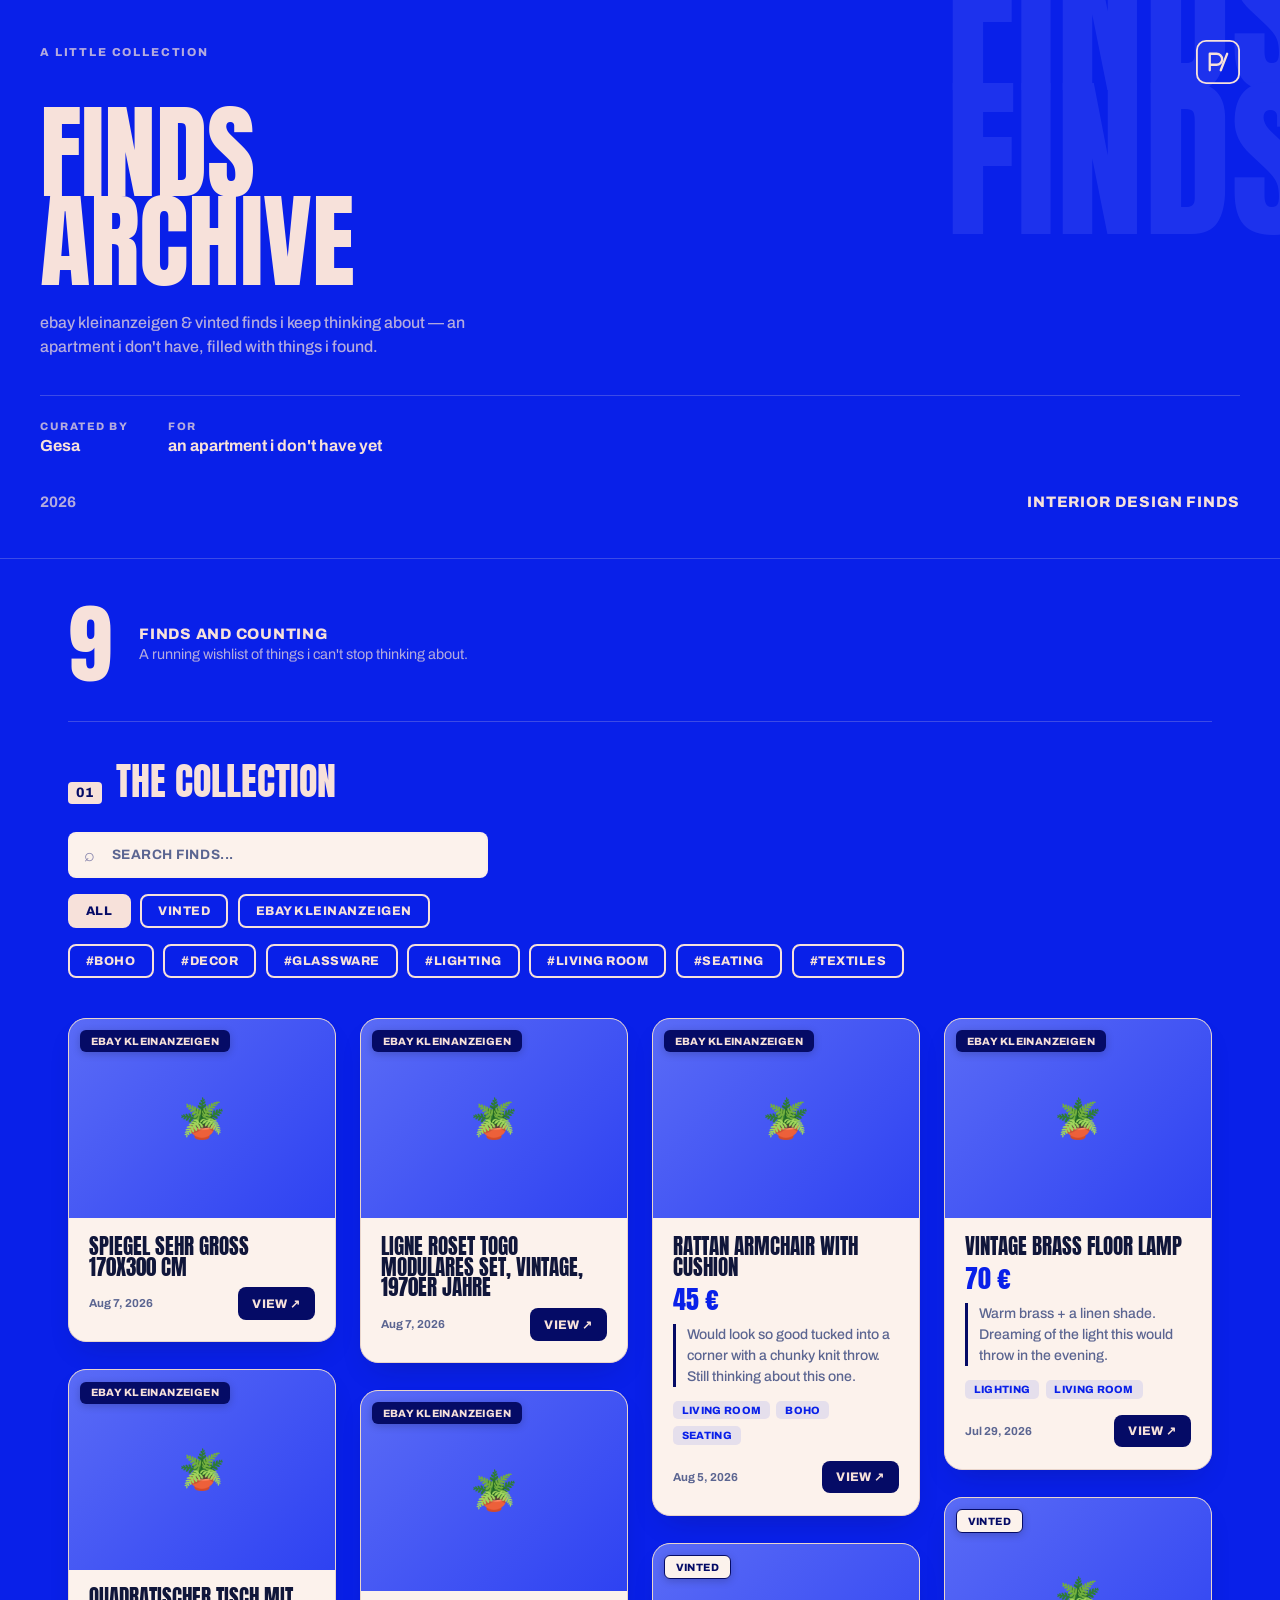
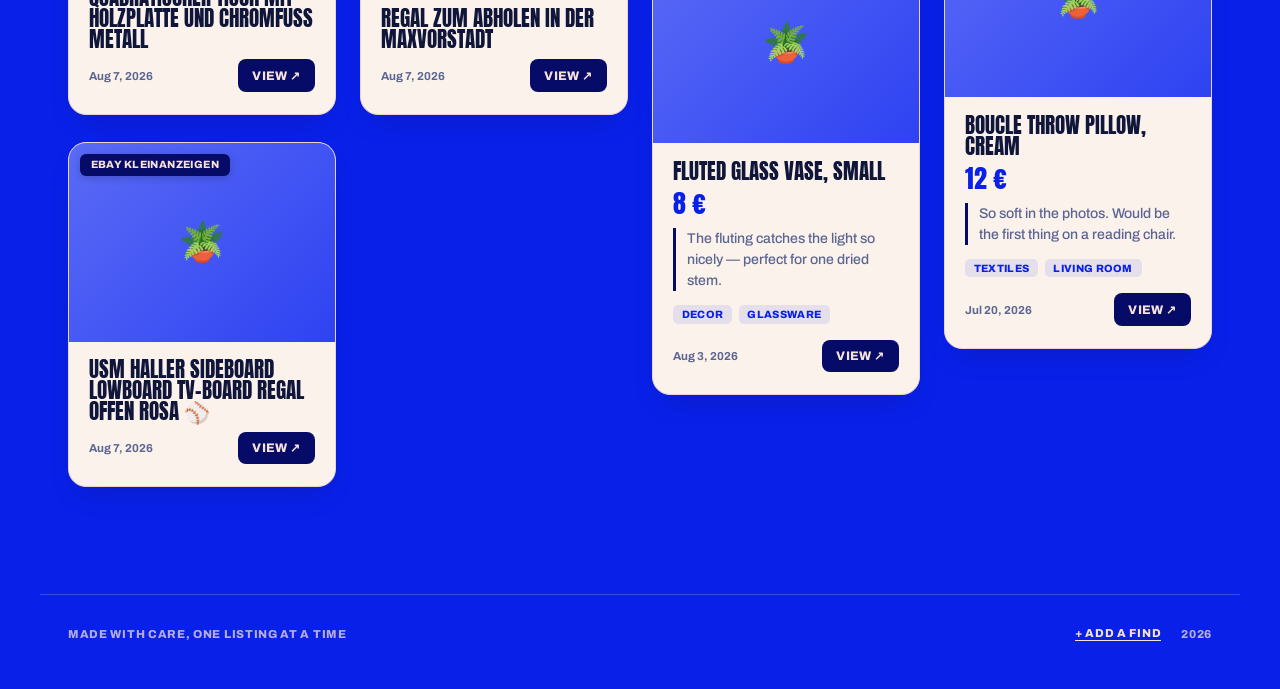
==== index.html @ b4453c84 "Add files via upload" ====
<!DOCTYPE html>
<html lang="en">
<head>
<meta charset="UTF-8" />
<meta name="viewport" content="width=device-width, initial-scale=1.0" />
<title>Finds Archive</title>
<link rel="icon" href="data:image/svg+xml,<svg xmlns=%22http://www.w3.org/2000/svg%22 viewBox=%220 0 100 100%22><text y=%22.9em%22 font-size=%2290%22>🪴</text></svg>" />
<link rel="preconnect" href="https://fonts.googleapis.com">
<link rel="preconnect" href="https://fonts.gstatic.com" crossorigin>
<link href="https://fonts.googleapis.com/css2?family=Anton&family=Archivo:ital,wght@0,400;0,600;0,700;0,800;1,500&display=swap" rel="stylesheet">
<link rel="stylesheet" href="style.css" />
</head>
<body>

  <header class="site-header">
    <div class="ghost-text" id="ghost-text" aria-hidden="true"></div>

    <div class="header-top">
      <p class="eyebrow" id="eyebrow">A LITTLE COLLECTION</p>
      <div class="logo-mark" aria-hidden="true">
        <svg viewBox="0 0 48 48" fill="none" xmlns="http://www.w3.org/2000/svg">
          <rect x="1" y="1" width="46" height="46" rx="10" stroke="currentColor" stroke-width="2"/>
          <path d="M15 33V15h7.5a6 6 0 0 1 0 12H15" stroke="currentColor" stroke-width="2.5" stroke-linecap="round" stroke-linejoin="round"/>
          <path d="M27 33 34 15" stroke="currentColor" stroke-width="2.5" stroke-linecap="round" stroke-linejoin="round"/>
        </svg>
      </div>
    </div>

    <div class="header-inner">
      <h1 id="site-title" class="site-title"><!-- filled by app.js --></h1>
      <p class="tagline" id="site-tagline">links to the things i keep finding on ebay kleinanzeigen &amp; vinted</p>

      <div class="meta-row">
        <div class="meta-col">
          <span class="meta-label">Curated by</span>
          <span class="meta-value" id="curated-by">Gesa</span>
        </div>
        <div class="meta-col">
          <span class="meta-label">For</span>
          <span class="meta-value" id="curated-for">an apartment i don't have yet</span>
        </div>
      </div>
    </div>

    <div class="header-bottom">
      <span class="header-year" id="year"></span>
      <span class="header-tag" id="header-category">INTERIOR DESIGN FINDS</span>
    </div>
  </header>

  <main>
    <section class="stat-band">
      <div class="stat-number" id="stat-number">0</div>
      <div class="stat-copy">
        <p class="stat-label">Finds and counting</p>
        <p class="stat-note">A running wishlist of things i can't stop thinking about.</p>
      </div>
    </section>

    <div class="section-label">
      <span class="section-index">01</span>
      <h2>The Collection</h2>
    </div>

    <div class="controls">
      <div class="search-wrap">
        <span class="search-icon">⌕</span>
        <input type="text" id="search" placeholder="SEARCH FINDS..." autocomplete="off" />
      </div>

      <div class="pills" id="source-pills">
        <!-- filled by app.js -->
      </div>

      <div class="chips" id="tag-chips">
        <!-- filled by app.js -->
      </div>
    </div>

    <section id="grid" class="grid">
      <!-- cards injected here -->
    </section>

    <div id="empty-state" class="empty-state" hidden>
      <p class="empty-emoji">🪴</p>
      <p>No finds match yet — try clearing your filters,</p>
      <p>or add your first find in <code>data.js</code>.</p>
    </div>
  </main>

  <footer class="site-footer">
    <span>MADE WITH CARE, ONE LISTING AT A TIME</span>
    <span class="footer-right">
      <a href="add.html">+ ADD A FIND</a>
      <span id="footer-year"></span>
    </span>
  </footer>

  <script src="data.js"></script>
  <script src="app.js"></script>
</body>
</html>
---- style.css ----
/* ---------- tokens ---------- */
:root {
  --blue-deepest: #050B66;
  --blue: #0920E9;
  --blue-mid: #2E42F2;
  --blue-light: #5A6BF6;
  --blue-line: rgba(247, 225, 218, 0.22);

  --cream: #F7E1DA;
  --cream-card: #FCF2EC;
  --cream-dim: rgba(247, 225, 218, 0.72);

  --ink: #10163A;
  --ink-soft: #5B6591;
  --line-card: #E9D5CB;

  --white: #FFFFFF;

  --shadow: 0 18px 40px -16px rgba(5, 9, 30, 0.55);
  --shadow-card: 0 14px 30px -14px rgba(16, 22, 58, 0.28);

  --radius-lg: 18px;
  --radius-md: 12px;
  --radius-sm: 8px;

  --font-display: "Anton", sans-serif;
  --font-body: "Archivo", sans-serif;
}

* { box-sizing: border-box; }

html, body {
  margin: 0;
  padding: 0;
  background: var(--blue);
  color: var(--cream);
  font-family: var(--font-body);
  scroll-behavior: smooth;
}

/* ---------- header ---------- */
.site-header {
  position: relative;
  overflow: hidden;
  padding: 2.5rem 1.75rem 3rem;
  background: var(--blue);
  border-bottom: 1px solid var(--blue-line);
}

.ghost-text {
  position: absolute;
  top: -3.5rem;
  right: -2rem;
  z-index: 0;
  font-family: var(--font-display);
  font-size: clamp(4rem, 16vw, 11rem);
  line-height: 0.82;
  color: var(--blue-mid);
  opacity: 0.55;
  text-transform: uppercase;
  text-align: right;
  pointer-events: none;
  user-select: none;
  white-space: nowrap;
}

.ghost-text .title-line {
  display: block;
}

.header-top {
  position: relative;
  z-index: 2;
  display: flex;
  align-items: flex-start;
  justify-content: space-between;
  max-width: 1200px;
  margin: 0 auto 1.5rem;
}

.eyebrow {
  font-family: var(--font-body);
  font-weight: 800;
  letter-spacing: 0.16em;
  text-transform: uppercase;
  font-size: 0.72rem;
  color: var(--cream-dim);
  margin: 0.4rem 0 0;
}

.logo-mark {
  width: 44px;
  height: 44px;
  color: var(--cream);
  flex-shrink: 0;
}
.logo-mark svg { width: 100%; height: 100%; }

.header-inner {
  position: relative;
  z-index: 2;
  max-width: 1200px;
  margin: 0 auto;
}

.site-title {
  font-family: var(--font-display);
  font-weight: 400;
  text-transform: uppercase;
  color: var(--cream);
  margin: 0;
  line-height: 0.86;
  letter-spacing: -0.01em;
}

.site-title .title-line {
  display: block;
  font-size: clamp(3.2rem, 9vw, 6.5rem);
}

.tagline {
  font-size: 1rem;
  font-weight: 500;
  color: var(--cream-dim);
  max-width: 480px;
  margin: 1.5rem 0 0;
  line-height: 1.5;
}

.meta-row {
  display: flex;
  flex-wrap: wrap;
  gap: 2.5rem;
  margin-top: 2.25rem;
  padding-top: 1.5rem;
  border-top: 1px solid var(--blue-line);
}

.meta-col {
  display: flex;
  flex-direction: column;
  gap: 0.3rem;
}

.meta-label {
  font-family: var(--font-body);
  font-weight: 800;
  font-size: 0.68rem;
  letter-spacing: 0.14em;
  text-transform: uppercase;
  color: var(--cream-dim);
}

.meta-value {
  font-family: var(--font-body);
  font-weight: 700;
  font-size: 1rem;
  color: var(--cream);
}

.header-bottom {
  position: relative;
  z-index: 2;
  max-width: 1200px;
  margin: 2.5rem auto 0;
  display: flex;
  align-items: center;
  justify-content: space-between;
}

.header-year {
  font-weight: 700;
  font-size: 0.95rem;
  color: var(--cream-dim);
}

.header-tag {
  font-weight: 800;
  font-size: 0.95rem;
  letter-spacing: 0.06em;
  text-transform: uppercase;
  color: var(--cream);
}

/* ---------- main ---------- */
main {
  max-width: 1200px;
  margin: 0 auto;
  padding: 3rem 1.75rem 5rem;
}

/* ---------- stat band ---------- */
.stat-band {
  display: flex;
  align-items: center;
  gap: 1.75rem;
  flex-wrap: wrap;
  padding-bottom: 2.5rem;
  margin-bottom: 2.5rem;
  border-bottom: 1px solid var(--blue-line);
}

.stat-number {
  font-family: var(--font-display);
  font-weight: 400;
  font-size: clamp(3.2rem, 9vw, 5.5rem);
  line-height: 0.85;
  color: var(--cream);
  white-space: nowrap;
}

.stat-copy {
  display: flex;
  flex-direction: column;
  gap: 0.25rem;
}

.stat-label {
  margin: 0;
  font-weight: 800;
  font-size: 0.95rem;
  letter-spacing: 0.05em;
  text-transform: uppercase;
  color: var(--cream);
}

.stat-note {
  margin: 0;
  font-size: 0.9rem;
  color: var(--cream-dim);
  max-width: 380px;
}

/* ---------- section label ---------- */
.section-label {
  display: flex;
  align-items: baseline;
  gap: 0.85rem;
  margin-bottom: 1.75rem;
}

.section-index {
  font-family: var(--font-body);
  font-weight: 800;
  font-size: 0.85rem;
  color: var(--blue-deepest);
  background: var(--cream);
  padding: 0.2rem 0.5rem;
  border-radius: 4px;
}

.section-label h2 {
  font-family: var(--font-display);
  font-weight: 400;
  text-transform: uppercase;
  font-size: clamp(1.6rem, 3.5vw, 2.4rem);
  color: var(--cream);
  margin: 0;
  line-height: 1;
}

/* ---------- controls ---------- */
.controls {
  display: flex;
  flex-direction: column;
  align-items: flex-start;
  gap: 1rem;
  margin-bottom: 2.5rem;
}

.search-wrap {
  position: relative;
  width: 100%;
  max-width: 420px;
}

.search-icon {
  position: absolute;
  left: 1rem;
  top: 50%;
  transform: translateY(-50%);
  font-size: 1.1rem;
  color: var(--blue-deepest);
  opacity: 0.5;
}

#search {
  width: 100%;
  padding: 0.85rem 1rem 0.85rem 2.6rem;
  border-radius: var(--radius-sm);
  border: 2px solid var(--blue-line);
  background: var(--cream-card);
  font-family: var(--font-body);
  font-weight: 700;
  font-size: 0.85rem;
  letter-spacing: 0.04em;
  color: var(--ink);
  outline: none;
  transition: border-color 0.15s, box-shadow 0.15s;
}
#search:focus {
  border-color: var(--cream);
  box-shadow: 0 0 0 3px rgba(247, 225, 218, 0.18);
}
#search::placeholder { color: var(--ink-soft); }

.pills, .chips {
  display: flex;
  flex-wrap: wrap;
  gap: 0.6rem;
}

.pill, .chip {
  border: 2px solid var(--cream);
  background: transparent;
  color: var(--cream);
  font-family: var(--font-body);
  font-weight: 800;
  font-size: 0.78rem;
  letter-spacing: 0.04em;
  text-transform: uppercase;
  padding: 0.5rem 1rem;
  border-radius: var(--radius-sm);
  cursor: pointer;
  transition: all 0.15s ease;
}

.pill:hover, .chip:hover {
  background: rgba(247, 225, 218, 0.12);
}

.pill.active, .chip.active {
  background: var(--cream);
  color: var(--blue-deepest);
}

/* ---------- masonry grid ---------- */
.grid {
  column-count: 1;
  column-gap: 1.5rem;
}

@media (min-width: 620px) {
  .grid { column-count: 2; }
}
@media (min-width: 920px) {
  .grid { column-count: 3; }
}
@media (min-width: 1220px) {
  .grid { column-count: 4; }
}

.card {
  display: inline-block;
  width: 100%;
  break-inside: avoid;
  margin-bottom: 1.5rem;
  background: var(--cream-card);
  border-radius: var(--radius-lg);
  border: 1px solid var(--line-card);
  overflow: hidden;
  box-shadow: var(--shadow-card);
  transition: transform 0.2s ease, box-shadow 0.2s ease;
  opacity: 0;
  animation: fade-up 0.5s ease forwards;
}

.card:hover {
  transform: translateY(-4px);
  box-shadow: 0 20px 40px -16px rgba(16, 22, 58, 0.4);
}

@keyframes fade-up {
  from { opacity: 0; transform: translateY(10px); }
  to { opacity: 1; transform: translateY(0); }
}

.card-media {
  position: relative;
  width: 100%;
  background: var(--blue-light);
}

.card-media img {
  display: block;
  width: 100%;
  height: auto;
}

.card-media.placeholder {
  aspect-ratio: 4 / 3;
  display: flex;
  align-items: center;
  justify-content: center;
  font-size: 2.4rem;
  background: linear-gradient(135deg, var(--blue-light), var(--blue-mid));
}

.badge {
  position: absolute;
  top: 0.7rem;
  left: 0.7rem;
  font-family: var(--font-body);
  font-size: 0.66rem;
  font-weight: 800;
  letter-spacing: 0.04em;
  text-transform: uppercase;
  padding: 0.35rem 0.65rem;
  border-radius: 6px;
  box-shadow: 0 2px 8px rgba(0,0,0,0.2);
}
.badge.ebay {
  background: var(--blue-deepest);
  color: var(--cream);
}
.badge.vinted {
  background: var(--cream-card);
  color: var(--blue-deepest);
  border: 1.5px solid var(--blue-deepest);
}
.badge.other {
  background: var(--ink);
  color: var(--cream);
}

.card-body {
  padding: 1.15rem 1.25rem 1.35rem;
}

.card-title {
  font-family: var(--font-display);
  font-weight: 400;
  text-transform: uppercase;
  font-size: 1.3rem;
  line-height: 1;
  margin: 0 0 0.55rem;
  color: var(--ink);
}

.card-price {
  display: inline-block;
  font-family: var(--font-display);
  font-weight: 400;
  font-size: 1.6rem;
  color: var(--blue);
  margin-bottom: 0.7rem;
  line-height: 1;
}

.card-note {
  font-size: 0.88rem;
  font-weight: 500;
  color: var(--ink-soft);
  line-height: 1.5;
  margin: 0 0 0.85rem;
  padding-left: 0.7rem;
  border-left: 3px solid var(--blue-deepest);
}

.card-tags {
  display: flex;
  flex-wrap: wrap;
  gap: 0.4rem;
  margin-bottom: 1rem;
}

.tag {
  font-size: 0.66rem;
  font-weight: 800;
  letter-spacing: 0.03em;
  text-transform: uppercase;
  color: var(--blue);
  background: rgba(9, 32, 233, 0.09);
  padding: 0.24rem 0.55rem;
  border-radius: 5px;
}

.card-footer {
  display: flex;
  align-items: center;
  justify-content: space-between;
  gap: 0.5rem;
}

.card-date {
  font-size: 0.72rem;
  font-weight: 700;
  color: var(--ink-soft);
}

.card-link {
  display: inline-flex;
  align-items: center;
  gap: 0.35rem;
  font-family: var(--font-body);
  font-weight: 800;
  font-size: 0.78rem;
  letter-spacing: 0.03em;
  text-transform: uppercase;
  color: var(--cream);
  background: var(--blue-deepest);
  padding: 0.55rem 0.9rem;
  border-radius: var(--radius-sm);
  text-decoration: none;
  transition: background 0.15s ease;
  white-space: nowrap;
}

.card-link:hover {
  background: var(--blue);
}

/* ---------- empty state ---------- */
.empty-state {
  text-align: center;
  padding: 4rem 1rem;
  color: var(--cream-dim);
}
.empty-state code {
  background: var(--blue-mid);
  color: var(--cream);
  padding: 0.15rem 0.4rem;
  border-radius: 6px;
}
.empty-emoji {
  font-size: 2.5rem;
  margin-bottom: 0.5rem;
}

/* ---------- footer ---------- */
.site-footer {
  display: flex;
  align-items: center;
  justify-content: space-between;
  gap: 1rem;
  flex-wrap: wrap;
  padding: 2rem 1.75rem 3rem;
  max-width: 1200px;
  margin: 0 auto;
  font-size: 0.72rem;
  font-weight: 800;
  letter-spacing: 0.06em;
  color: var(--cream-dim);
  border-top: 1px solid var(--blue-line);
}

.footer-right {
  display: flex;
  align-items: center;
  gap: 1.25rem;
}

.site-footer a {
  color: var(--cream);
  text-decoration: none;
  border-bottom: 1.5px solid var(--cream);
  padding-bottom: 1px;
}
.site-footer a:hover { opacity: 0.8; }
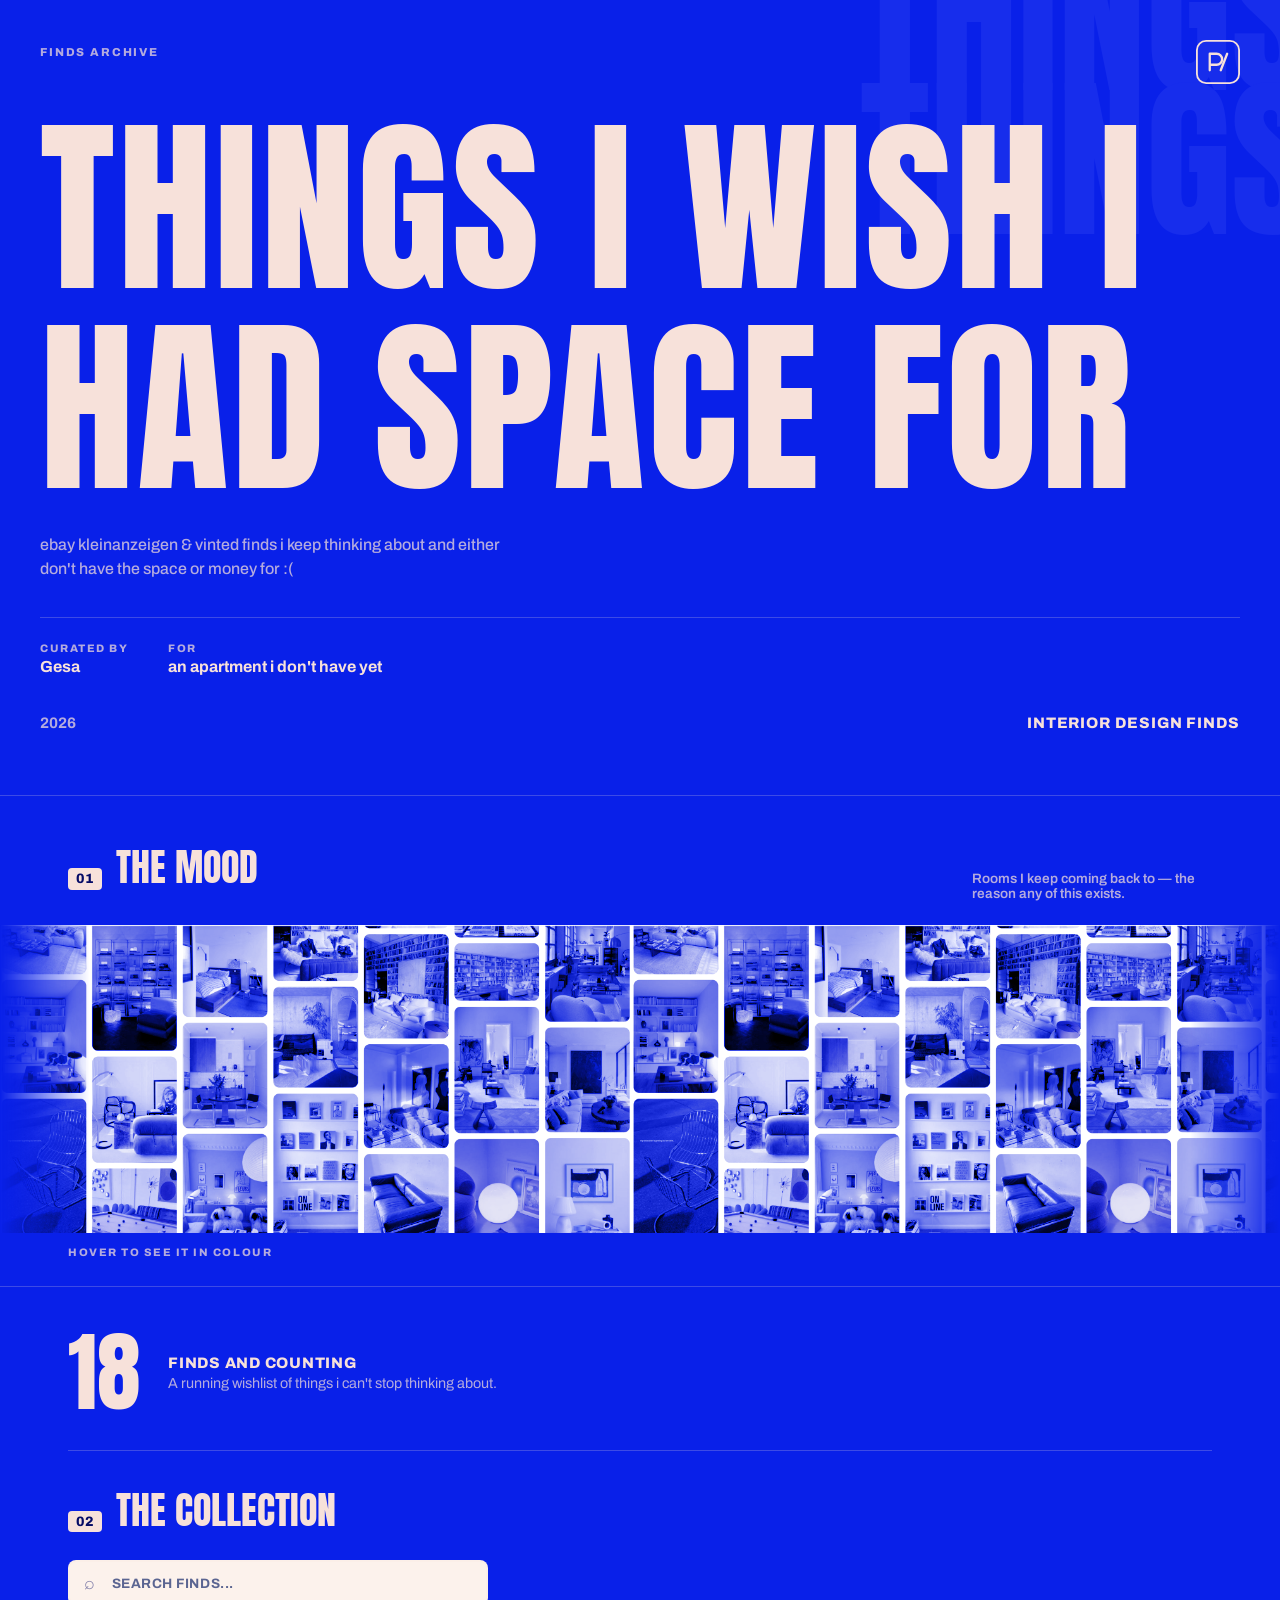
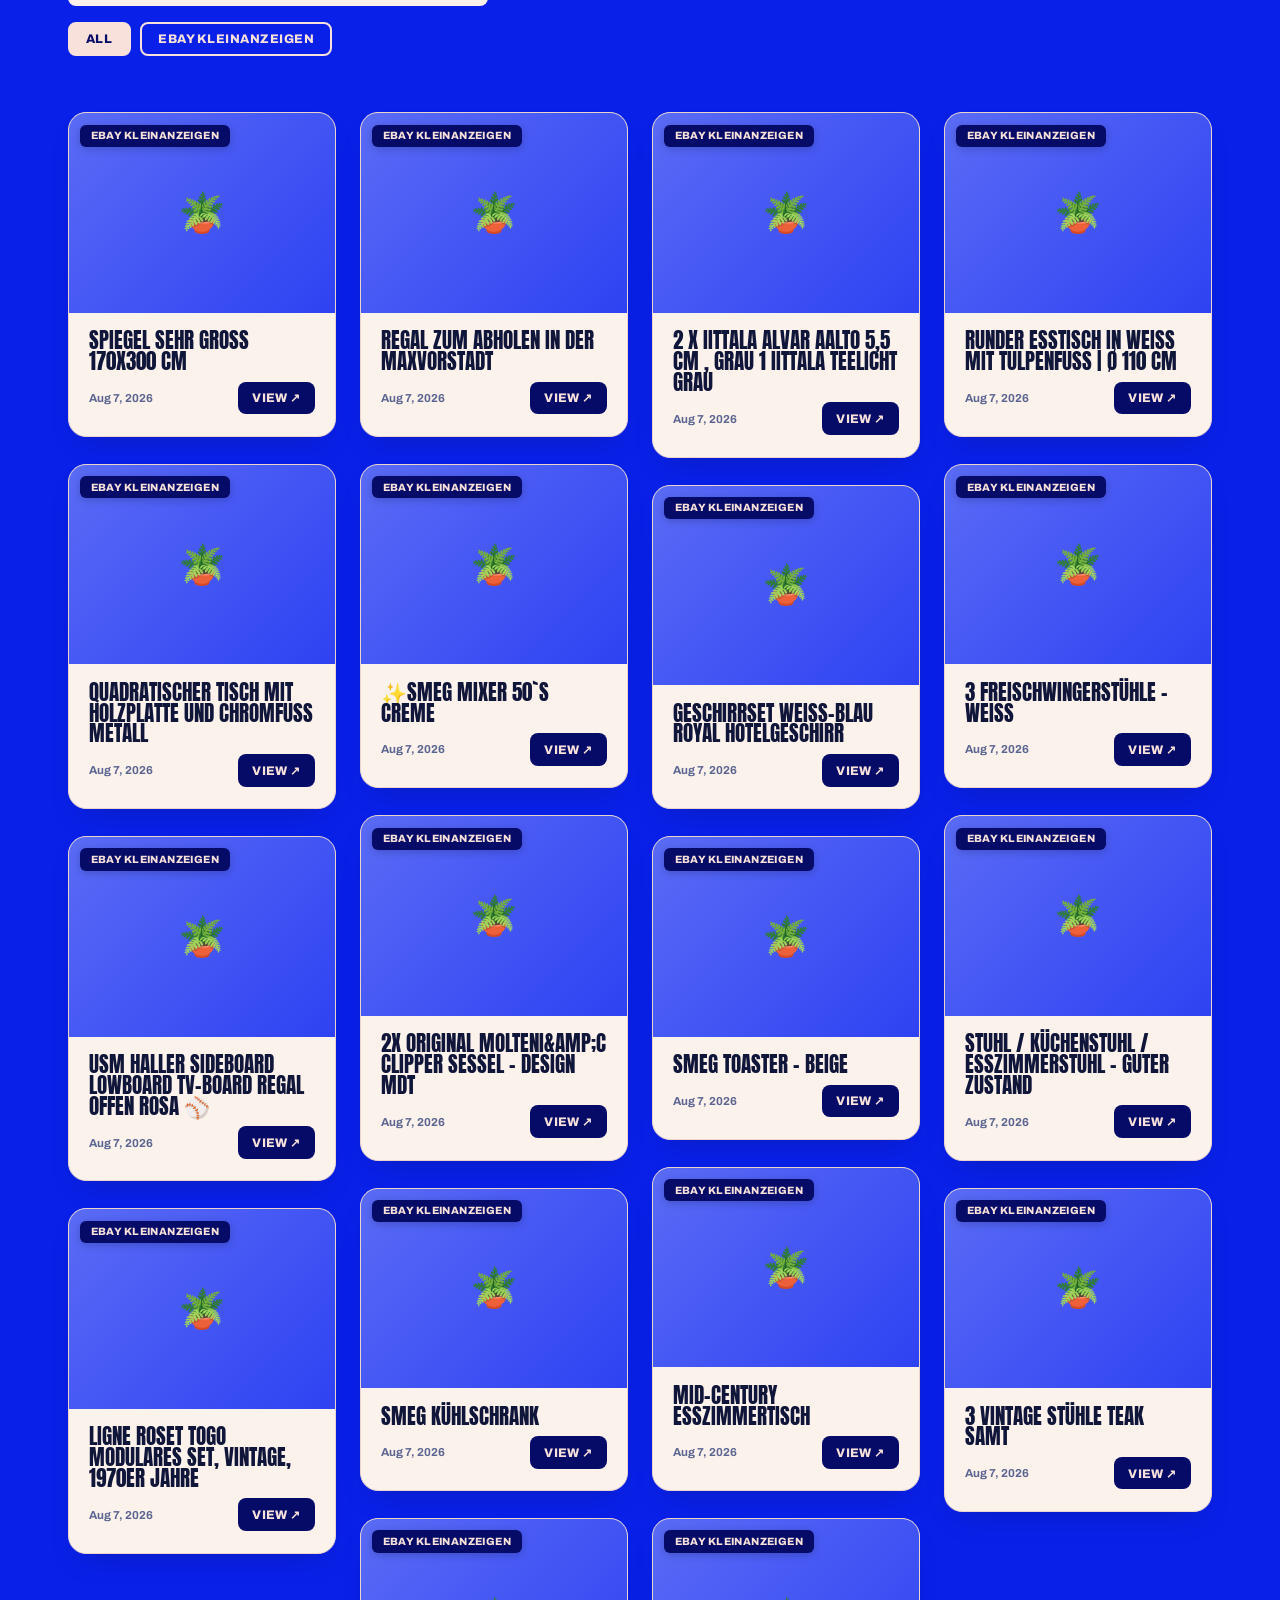
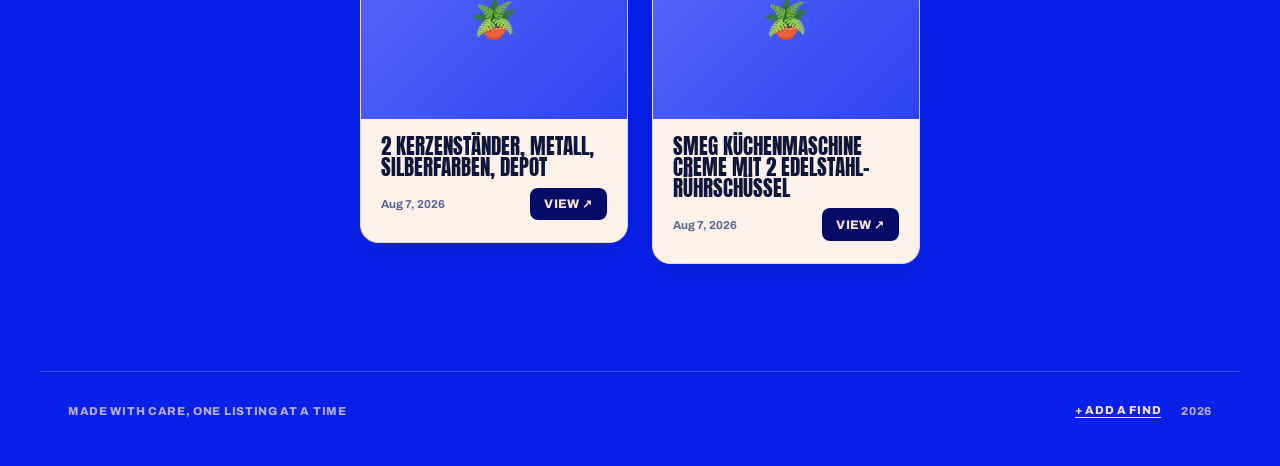
==== commit 0cbc5d30: "Add files via upload" ====
--- a/index.html
+++ b/index.html
@@ -48,6 +48,32 @@
     </div>
   </header>
 
+  <section class="moodboard">
+    <div class="moodboard-head">
+      <span class="section-index">01</span>
+      <h2>The Mood</h2>
+      <p>Rooms I keep coming back to — the reason any of this exists.</p>
+    </div>
+
+    <div class="moodboard-strip">
+      <!-- The strip scrolls by translating exactly -50%, so the images are in
+           two identical halves and the loop is seamless. Enough copies per half
+           to span a wide screen; it's one cached file, downloaded once. -->
+      <div class="moodboard-track">
+        <img src="moodboard.jpg" alt="A collage of interior inspiration: full bookshelves, bouclé sofas, paper lantern lamps, mid-century chairs and warm lamplit corners." />
+        <img src="moodboard.jpg" alt="" aria-hidden="true" />
+        <img src="moodboard.jpg" alt="" aria-hidden="true" />
+        <img src="moodboard.jpg" alt="" aria-hidden="true" />
+        <img src="moodboard.jpg" alt="" aria-hidden="true" />
+        <img src="moodboard.jpg" alt="" aria-hidden="true" />
+        <img src="moodboard.jpg" alt="" aria-hidden="true" />
+        <img src="moodboard.jpg" alt="" aria-hidden="true" />
+      </div>
+    </div>
+
+    <p class="moodboard-hint">Hover to see it in colour</p>
+  </section>
+
   <main>
     <section class="stat-band">
       <div class="stat-number" id="stat-number">0</div>
@@ -58,7 +84,7 @@
     </section>
 
     <div class="section-label">
-      <span class="section-index">01</span>
+      <span class="section-index">02</span>
       <h2>The Collection</h2>
     </div>
 
--- a/style.css
+++ b/style.css
@@ -42,7 +42,7 @@
 .site-header {
   position: relative;
   overflow: hidden;
-  padding: 2.5rem 1.75rem 3rem;
+  padding: 2.5rem 1.75rem 4rem;
   background: var(--blue);
   border-bottom: 1px solid var(--blue-line);
 }
@@ -56,7 +56,7 @@
   font-size: clamp(4rem, 16vw, 11rem);
   line-height: 0.82;
   color: var(--blue-mid);
-  opacity: 0.55;
+  opacity: 0.38;
   text-transform: uppercase;
   text-align: right;
   pointer-events: none;
@@ -109,13 +109,24 @@
   text-transform: uppercase;
   color: var(--cream);
   margin: 0;
-  line-height: 0.86;
-  letter-spacing: -0.01em;
-}
-
+  /* Starting size â€” app.js then measures the real font and scales this up so
+     the headline fills the width across a few lines, whatever its length. */
+  font-size: clamp(2.9rem, 10vw, 9rem);
+  line-height: 1.06;
+  letter-spacing: 0.015em;
+  overflow-wrap: break-word;
+}
+
+/* If app.js is still the older version that wraps every word in its own span,
+   let those spans flow inline so the headline wraps like normal text instead of
+   stacking one word per line. The ::before puts the spaces back. */
 .site-title .title-line {
-  display: block;
-  font-size: clamp(3.2rem, 9vw, 6.5rem);
+  display: inline;
+  font-size: inherit;
+}
+.site-title .title-line + .title-line::before {
+  content: " ";
+  white-space: pre-wrap;
 }
 
 .tagline {
@@ -182,11 +193,157 @@
   color: var(--cream);
 }
 
+/* ---------- moodboard band ---------- */
+.moodboard {
+  position: relative;
+  padding: 3.25rem 0 0;
+  border-bottom: 1px solid var(--blue-line);
+}
+
+.moodboard-head {
+  max-width: 1200px;
+  margin: 0 auto 1.5rem;
+  padding: 0 1.75rem;
+  display: flex;
+  align-items: baseline;
+  gap: 0.85rem;
+  flex-wrap: wrap;
+}
+
+.moodboard-head h2 {
+  font-family: var(--font-display);
+  font-weight: 400;
+  text-transform: uppercase;
+  font-size: clamp(1.6rem, 3.5vw, 2.4rem);
+  color: var(--cream);
+  margin: 0;
+  line-height: 1;
+}
+
+.moodboard-head p {
+  margin: 0;
+  margin-left: auto;
+  font-size: 0.85rem;
+  font-weight: 600;
+  color: var(--cream-dim);
+  max-width: 30ch;
+}
+
+.moodboard-strip {
+  position: relative;
+  overflow: hidden;
+  isolation: isolate; /* keep the blend contained to this band */
+  height: clamp(160px, 24vw, 340px);
+  /* soften both ends so the strip melts into the blue */
+  -webkit-mask-image: linear-gradient(90deg, transparent 0%, #000 7%, #000 93%, transparent 100%);
+  mask-image: linear-gradient(90deg, transparent 0%, #000 7%, #000 93%, transparent 100%);
+}
+
+.moodboard-track {
+  display: flex;
+  width: max-content;
+  height: 100%;
+  animation: mood-drift 80s linear infinite;
+}
+
+.moodboard-track img {
+  display: block;
+  height: 100%;
+  width: auto;
+  flex: 0 0 auto;
+  filter: contrast(1.04);
+}
+
+@keyframes mood-drift {
+  from { transform: translate3d(0, 0, 0); }
+  to   { transform: translate3d(-50%, 0, 0); }
+}
+
+/* blue duotone wash that lifts when you hover the band */
+.moodboard-strip::after {
+  content: "";
+  position: absolute;
+  inset: 0;
+  background: var(--blue);
+  mix-blend-mode: color;
+  opacity: 0.85;
+  transition: opacity 0.55s ease;
+  pointer-events: none;
+}
+
+.moodboard:hover .moodboard-strip::after { opacity: 0; }
+.moodboard:hover .moodboard-track { animation-play-state: paused; }
+
+.moodboard-hint {
+  max-width: 1200px;
+  margin: 0 auto;
+  padding: 0.85rem 1.75rem 1.75rem;
+  font-size: 0.68rem;
+  font-weight: 800;
+  letter-spacing: 0.14em;
+  text-transform: uppercase;
+  color: var(--cream-dim);
+}
+
+/* Touch devices can't hover, so show it closer to full colour there and drop
+   the hint rather than leaving the reveal unreachable. */
+@media (hover: none) {
+  .moodboard-strip::after { opacity: 0.28; }
+  .moodboard-hint { display: none; }
+}
+
+@media (prefers-reduced-motion: reduce) {
+  .moodboard-track { animation: none; }
+}
+
 /* ---------- main ---------- */
 main {
   max-width: 1200px;
   margin: 0 auto;
   padding: 3rem 1.75rem 5rem;
+}
+
+/* CSS-only version of the moodboard band.
+   If index.html doesn't have the richer <section class="moodboard"> markup,
+   this still paints the drifting, blue-tinted strip at the top of the page â€”
+   so the stylesheet alone is enough. The image just needs to sit next to it
+   as moodboard.jpg. When the real markup IS present, the rule below turns
+   this off so you never get two of them. */
+main::before {
+  --mood-h: clamp(150px, 22vw, 320px);
+  --mood-w: calc(var(--mood-h) * 2.0576); /* image is 2000 x 972 */
+
+  content: "";
+  display: block;
+  width: 100vw;
+  margin-left: calc(50% - 50vw);
+  margin-bottom: 3rem;
+  height: var(--mood-h);
+
+  background-image:
+    linear-gradient(rgba(9, 32, 233, 0.85), rgba(9, 32, 233, 0.85)),
+    url("moodboard.jpg");
+  background-blend-mode: color;
+  background-repeat: repeat-x;
+  background-size: var(--mood-w) 100%;
+  background-position: 0 0;
+
+  animation: mood-drift-bg 80s linear infinite;
+
+  -webkit-mask-image: linear-gradient(90deg, transparent 0%, #000 7%, #000 93%, transparent 100%);
+  mask-image: linear-gradient(90deg, transparent 0%, #000 7%, #000 93%, transparent 100%);
+}
+
+@keyframes mood-drift-bg {
+  from { background-position: 0 0; }
+  to   { background-position: calc(-1 * var(--mood-w)) 0; }
+}
+
+/* richer markup present -> hide the CSS-only fallback */
+body:has(.moodboard) main::before { display: none; }
+
+@media (prefers-reduced-motion: reduce) {
+  main::before { animation: none; }
 }
 
 /* ---------- stat band ---------- */
